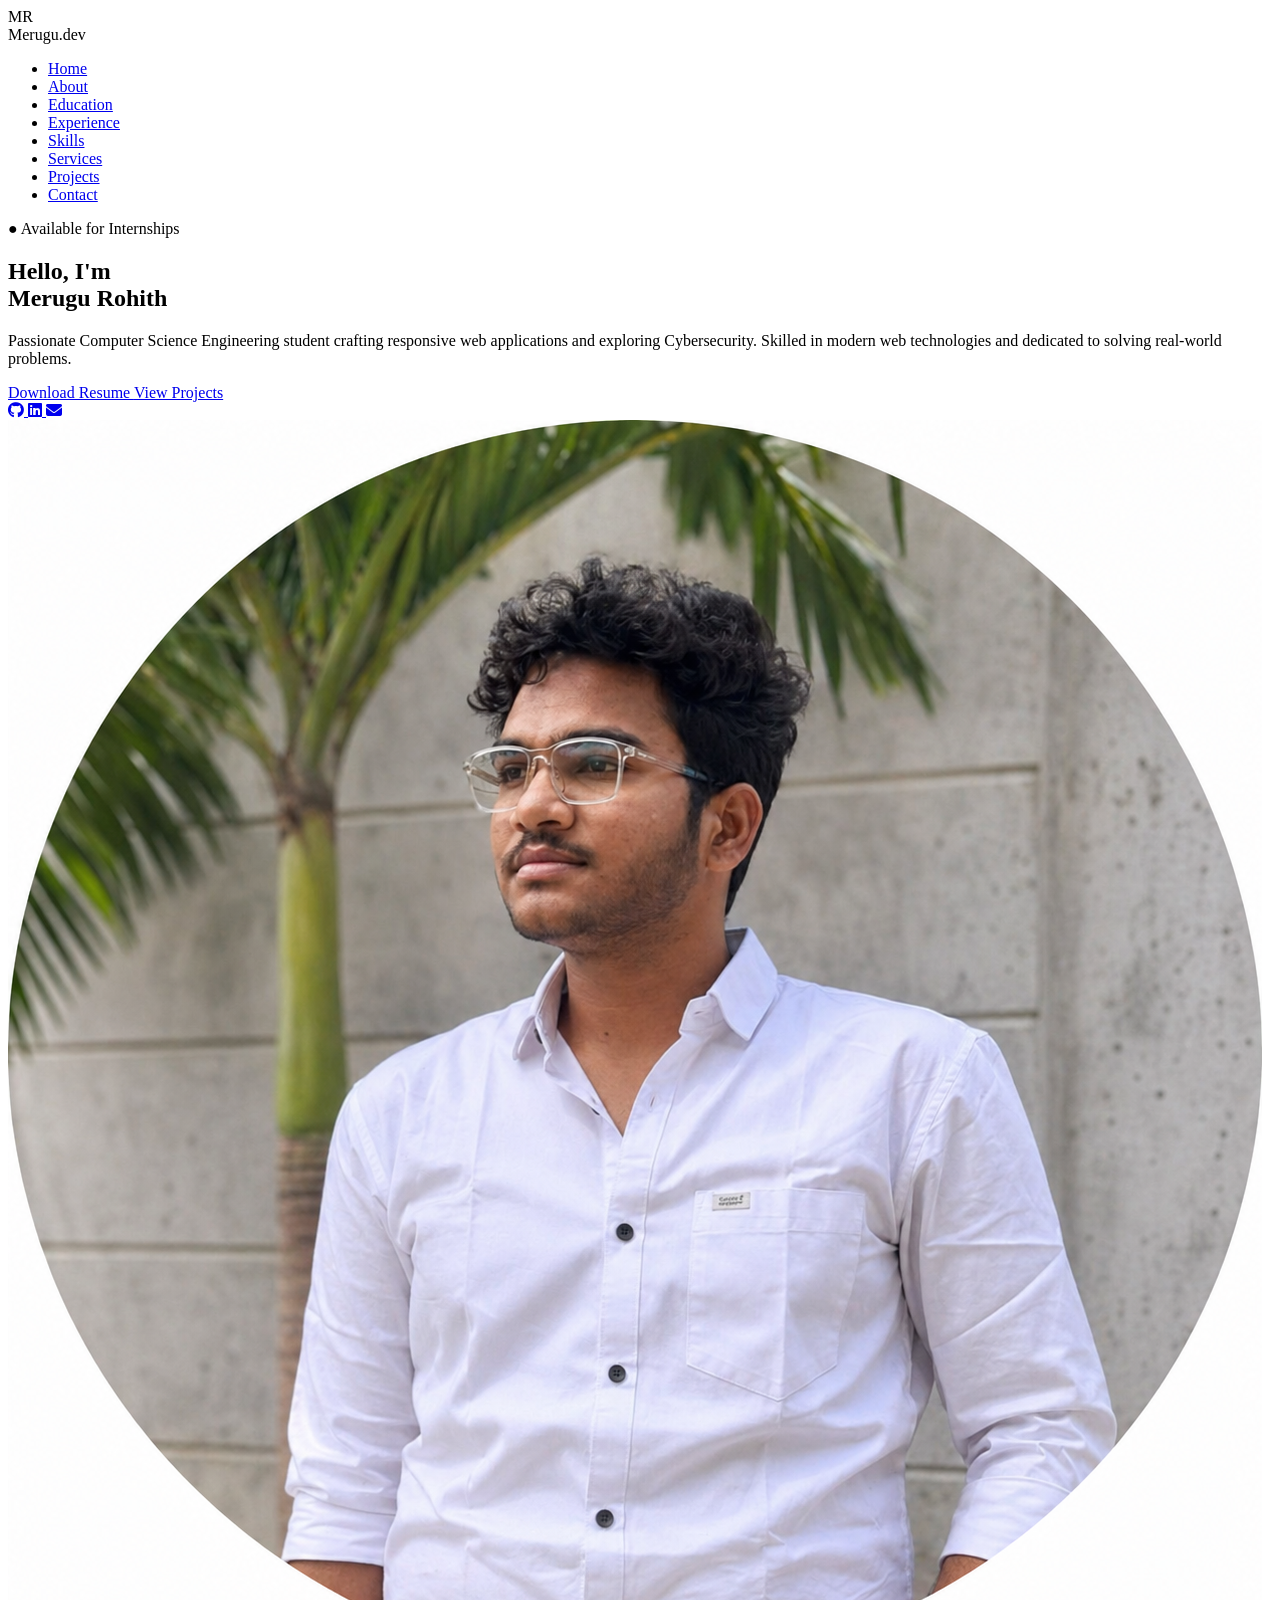
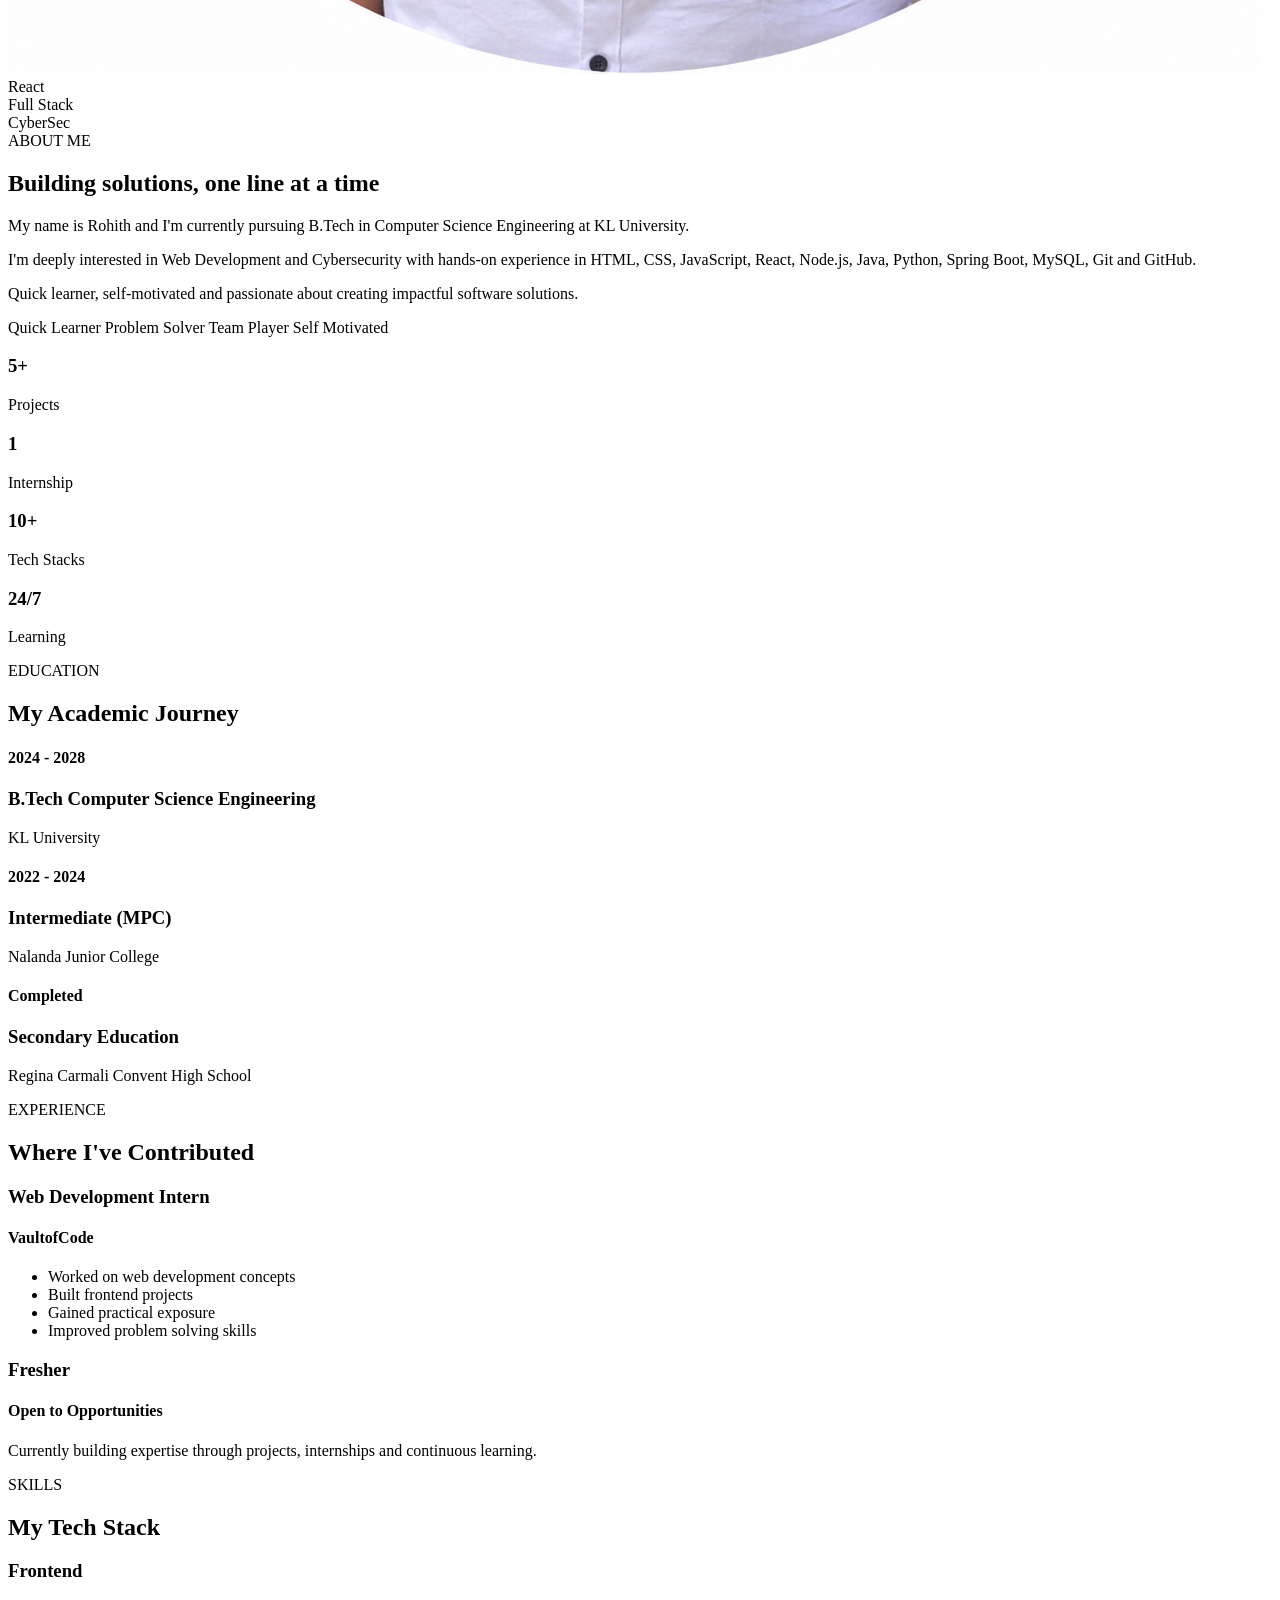
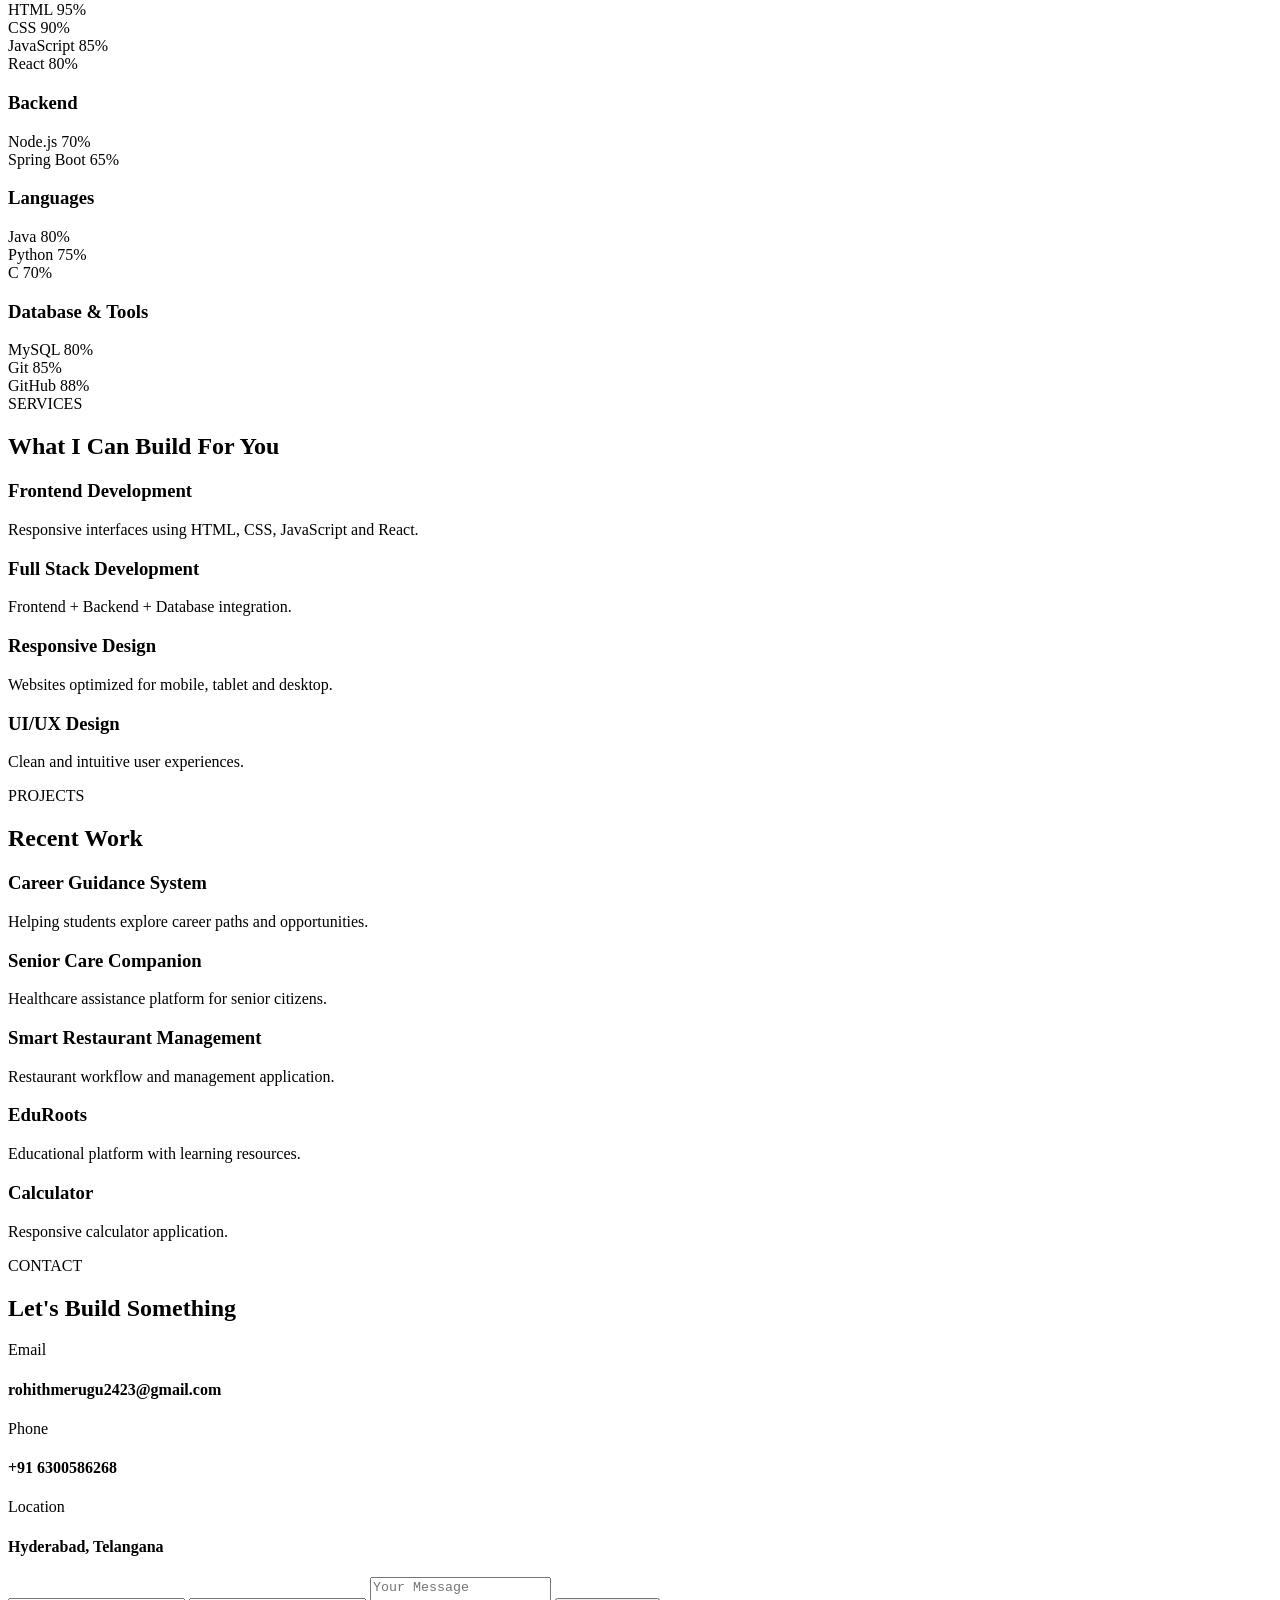
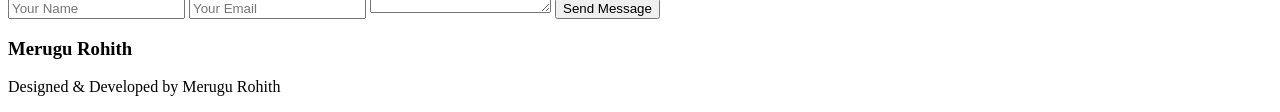
==== index.html @ f47d1edc "Rename HTML.html to index.html" ====
<!DOCTYPE html>
<html lang="en">
<head>
    <meta charset="UTF-8">
    <meta name="viewport" content="width=device-width, initial-scale=1.0">
    <title>Merugu Rohith | Portfolio</title>

    <link rel="stylesheet" href="style.css">

    <link href="https://fonts.googleapis.com/css2?family=Poppins:wght@300;400;500;600;700;800&display=swap" rel="stylesheet">

    <link rel="stylesheet"
        href="https://cdnjs.cloudflare.com/ajax/libs/font-awesome/6.5.1/css/all.min.css">

</head>

<body>

<div id="particles"></div>

<div class="cursor-glow"></div>

<!-- NAVBAR -->

<header>

<nav class="navbar">

<div class="logo">

<div class="logo-box">MR</div>
<span>Merugu<span class="highlight">.dev</span></span>

</div>

<ul class="nav-links">

<li><a href="#home">Home</a></li>
<li><a href="#about">About</a></li>
<li><a href="#education">Education</a></li>
<li><a href="#experience">Experience</a></li>
<li><a href="#skills">Skills</a></li>
<li><a href="#services">Services</a></li>
<li><a href="#projects">Projects</a></li>
<li><a href="#contact">Contact</a></li>

</ul>
</nav>

</header>

<!-- HERO -->

<section id="home" class="hero">

<div class="hero-left">

<div class="status-badge">
● Available for Internships
</div>

<h1>
Hello, I'm <br>
<span>Merugu Rohith</span>
</h1>

<h2 id="typing"></h2>

<p>
Passionate Computer Science Engineering student
crafting responsive web applications and exploring
Cybersecurity. Skilled in modern web technologies
and dedicated to solving real-world problems.
</p>

<div class="hero-buttons">

<a href="#" class="primary-btn">
Download Resume
</a>

<a href="#projects" class="secondary-btn">
View Projects
</a>

</div>

<div class="social-links">

<a href="https://github.com/Rohith3183">
<i class="fab fa-github"></i>
</a>

<a href="https://www.linkedin.com/in/rohith-merugu-2a6817344/">
<i class="fab fa-linkedin"></i>
</a>

<a href="mailto:rohithmerugu2423@gmail.com">
<i class="fas fa-envelope"></i>
</a>

</div>

</div>

<div class="hero-right">

<div class="image-wrapper">

<img src="pic-perfect.png" alt="Rohith">

<div class="floating-tag react">
React
</div>

<div class="floating-tag fullstack">
Full Stack
</div>

<div class="floating-tag cyber">
CyberSec
</div>

</div>

</div>

</section>

<!-- ABOUT -->

<section id="about" class="section">

<div class="section-tag">
ABOUT ME
</div>

<h2 class="section-title">
Building solutions,
<span>one line at a time</span>
</h2>

<div class="about-container">

<div class="about-text">

<p>
My name is Rohith and I'm currently pursuing
B.Tech in Computer Science Engineering at
KL University.
</p>

<p>
I'm deeply interested in Web Development and
Cybersecurity with hands-on experience in HTML,
CSS, JavaScript, React, Node.js, Java,
Python, Spring Boot, MySQL, Git and GitHub.
</p>

<p>
Quick learner, self-motivated and passionate
about creating impactful software solutions.
</p>

<div class="badges">

<span>Quick Learner</span>
<span>Problem Solver</span>
<span>Team Player</span>
<span>Self Motivated</span>

</div>

</div>

<div class="stats">

<div class="stat-card">
<h3>5+</h3>
<p>Projects</p>
</div>

<div class="stat-card">
<h3>1</h3>
<p>Internship</p>
</div>

<div class="stat-card">
<h3>10+</h3>
<p>Tech Stacks</p>
</div>

<div class="stat-card">
<h3>24/7</h3>
<p>Learning</p>
</div>

</div>

</div>

</section>

<!-- EDUCATION -->

<section id="education" class="section">

<div class="section-tag">EDUCATION</div>

<h2 class="section-title">
My Academic
<span>Journey</span>
</h2>

<div class="timeline">

<div class="timeline-item">

<div class="timeline-content">

<h4>2024 - 2028</h4>

<h3>B.Tech Computer Science Engineering</h3>

<p>KL University</p>

</div>

</div>

<div class="timeline-item">

<div class="timeline-content">

<h4>2022 - 2024</h4>

<h3>Intermediate (MPC)</h3>

<p>Nalanda Junior College</p>

</div>

</div>

<div class="timeline-item">

<div class="timeline-content">

<h4>Completed</h4>

<h3>Secondary Education</h3>

<p>Regina Carmali Convent High School</p>

</div>

</div>

</div>

</section>

<!-- EXPERIENCE -->

<section id="experience" class="section">

<div class="section-tag">
EXPERIENCE
</div>

<h2 class="section-title">
Where I've
<span>Contributed</span>
</h2>

<div class="experience-grid">

<div class="experience-card">

<h3>Web Development Intern</h3>

<h4>VaultofCode</h4>

<ul>

<li>Worked on web development concepts</li>
<li>Built frontend projects</li>
<li>Gained practical exposure</li>
<li>Improved problem solving skills</li>

</ul>

</div>

<div class="experience-card">

<h3>Fresher</h3>

<h4>Open to Opportunities</h4>

<p>
Currently building expertise through projects,
internships and continuous learning.
</p>

</div>

</div>

</section>

<!-- SKILLS -->

<section id="skills" class="section">

<div class="section-tag">
SKILLS
</div>

<h2 class="section-title">
My Tech
<span>Stack</span>
</h2>

<div class="skills-grid">

<div class="skill-box">
<h3>Frontend</h3>
<div class="skill">HTML <span>95%</span></div>
<div class="skill">CSS <span>90%</span></div>
<div class="skill">JavaScript <span>85%</span></div>
<div class="skill">React <span>80%</span></div>
</div>

<div class="skill-box">
<h3>Backend</h3>
<div class="skill">Node.js <span>70%</span></div>
<div class="skill">Spring Boot <span>65%</span></div>
</div>

<div class="skill-box">
<h3>Languages</h3>
<div class="skill">Java <span>80%</span></div>
<div class="skill">Python <span>75%</span></div>
<div class="skill">C <span>70%</span></div>
</div>

<div class="skill-box">
<h3>Database & Tools</h3>
<div class="skill">MySQL <span>80%</span></div>
<div class="skill">Git <span>85%</span></div>
<div class="skill">GitHub <span>88%</span></div>
</div>

</div>

</section>

<!-- SERVICES -->

<section id="services" class="section">

<div class="section-tag">SERVICES</div>

<h2 class="section-title">
What I Can
<span>Build For You</span>
</h2>

<div class="services-grid">

<div class="service-card">
<h3>Frontend Development</h3>
<p>Responsive interfaces using HTML, CSS, JavaScript and React.</p>
</div>

<div class="service-card">
<h3>Full Stack Development</h3>
<p>Frontend + Backend + Database integration.</p>
</div>

<div class="service-card">
<h3>Responsive Design</h3>
<p>Websites optimized for mobile, tablet and desktop.</p>
</div>

<div class="service-card">
<h3>UI/UX Design</h3>
<p>Clean and intuitive user experiences.</p>
</div>

</div>

</section>

<!-- PROJECTS -->

<section id="projects" class="section">

<div class="section-tag">PROJECTS</div>

<h2 class="section-title">
Recent
<span>Work</span>
</h2>

<div class="projects-grid">

<div class="project-card">
<h3>Career Guidance System</h3>
<p>Helping students explore career paths and opportunities.</p>
</div>

<div class="project-card">
<h3>Senior Care Companion</h3>
<p>Healthcare assistance platform for senior citizens.</p>
</div>

<div class="project-card">
<h3>Smart Restaurant Management</h3>
<p>Restaurant workflow and management application.</p>
</div>

<div class="project-card">
<h3>EduRoots</h3>
<p>Educational platform with learning resources.</p>
</div>

<div class="project-card">
<h3>Calculator</h3>
<p>Responsive calculator application.</p>
</div>

</div>

</section>

<!-- CONTACT -->

<section id="contact" class="section">

<div class="section-tag">
CONTACT
</div>

<h2 class="section-title">
Let's Build
<span>Something</span>
</h2>

<div class="contact-container">

<div class="contact-info">

<p>Email</p>
<h4>rohithmerugu2423@gmail.com</h4>

<p>Phone</p>
<h4>+91 6300586268</h4>

<p>Location</p>
<h4>Hyderabad, Telangana</h4>

</div>

<form class="contact-form">

<input type="text" placeholder="Your Name">

<input type="email" placeholder="Your Email">

<textarea placeholder="Your Message"></textarea>

<button type="submit">
Send Message
</button>

</form>

</div>

</section>

<!-- FOOTER -->

<footer>

<div class="footer-content">

<h3>Merugu Rohith</h3>

<p>
Designed & Developed by Merugu Rohith
</p>

</div>

</footer>

<script src="script.js"></script>

</body>
</html>
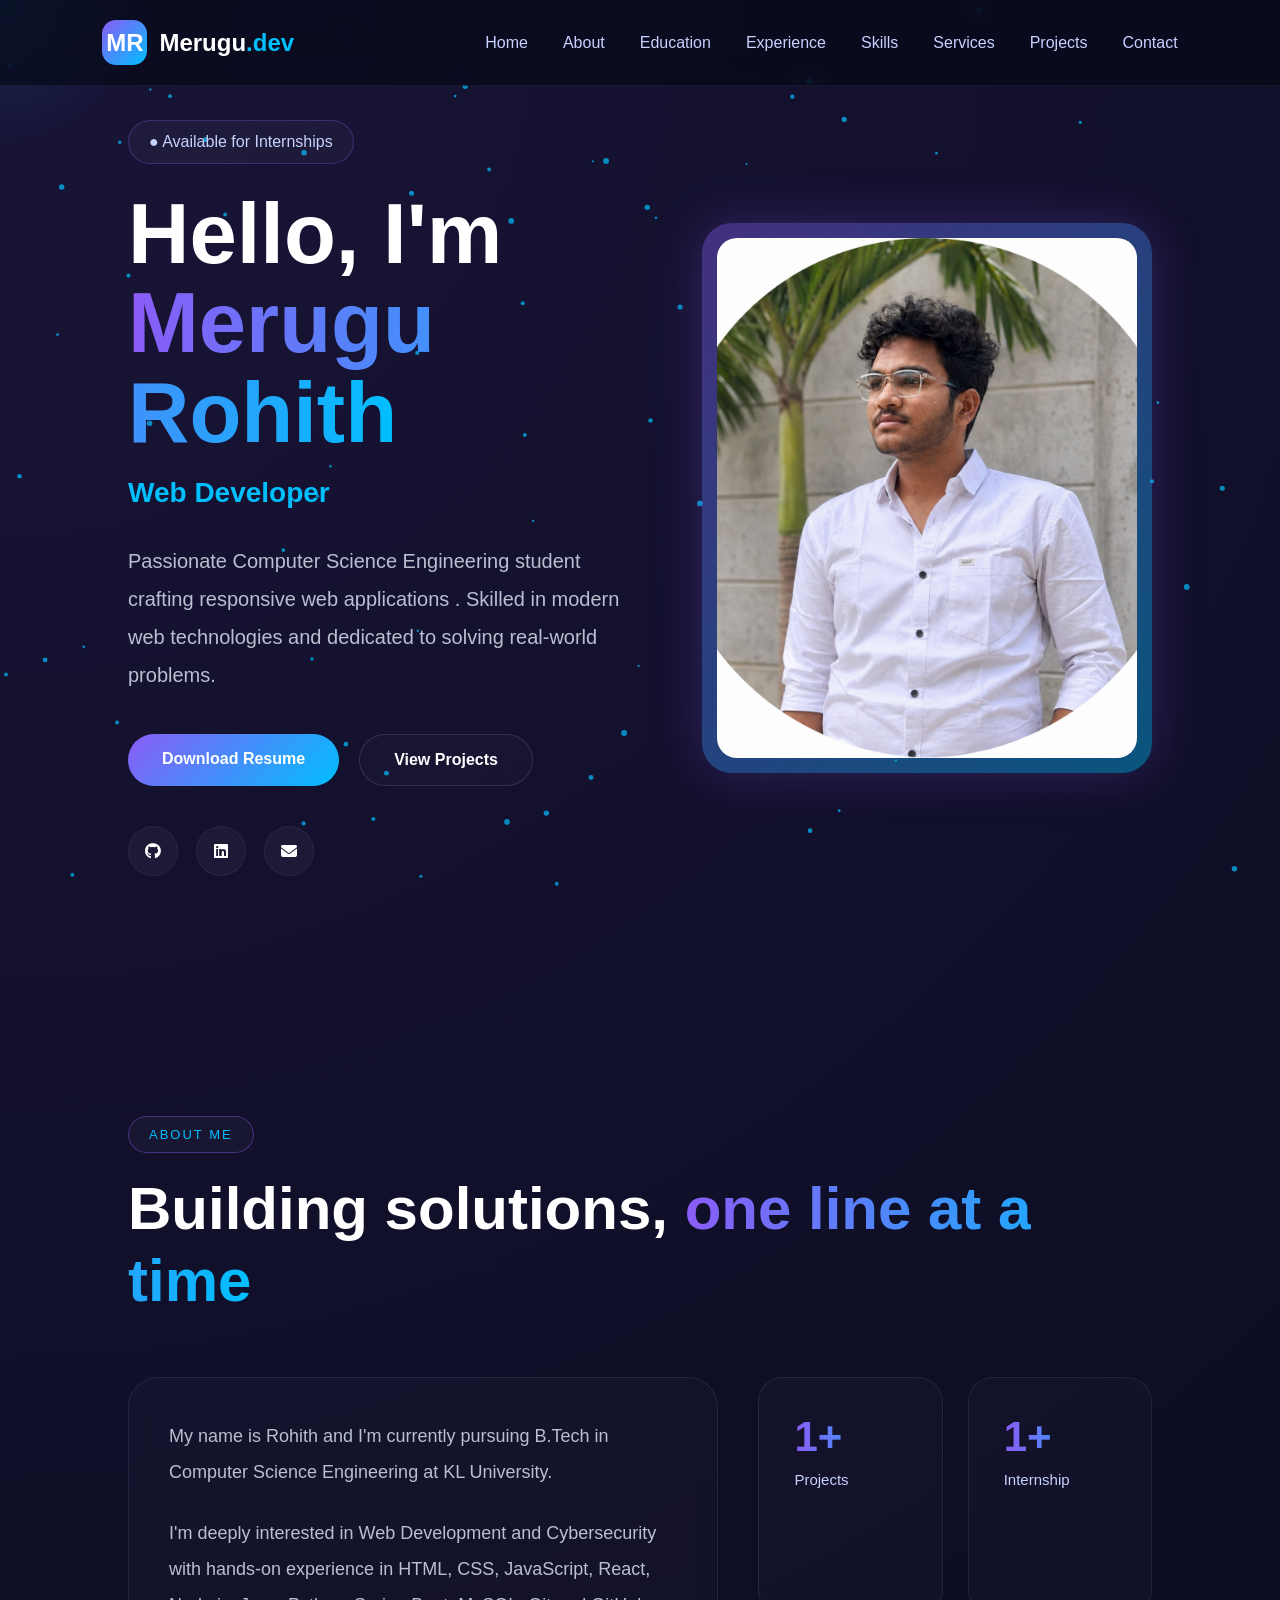
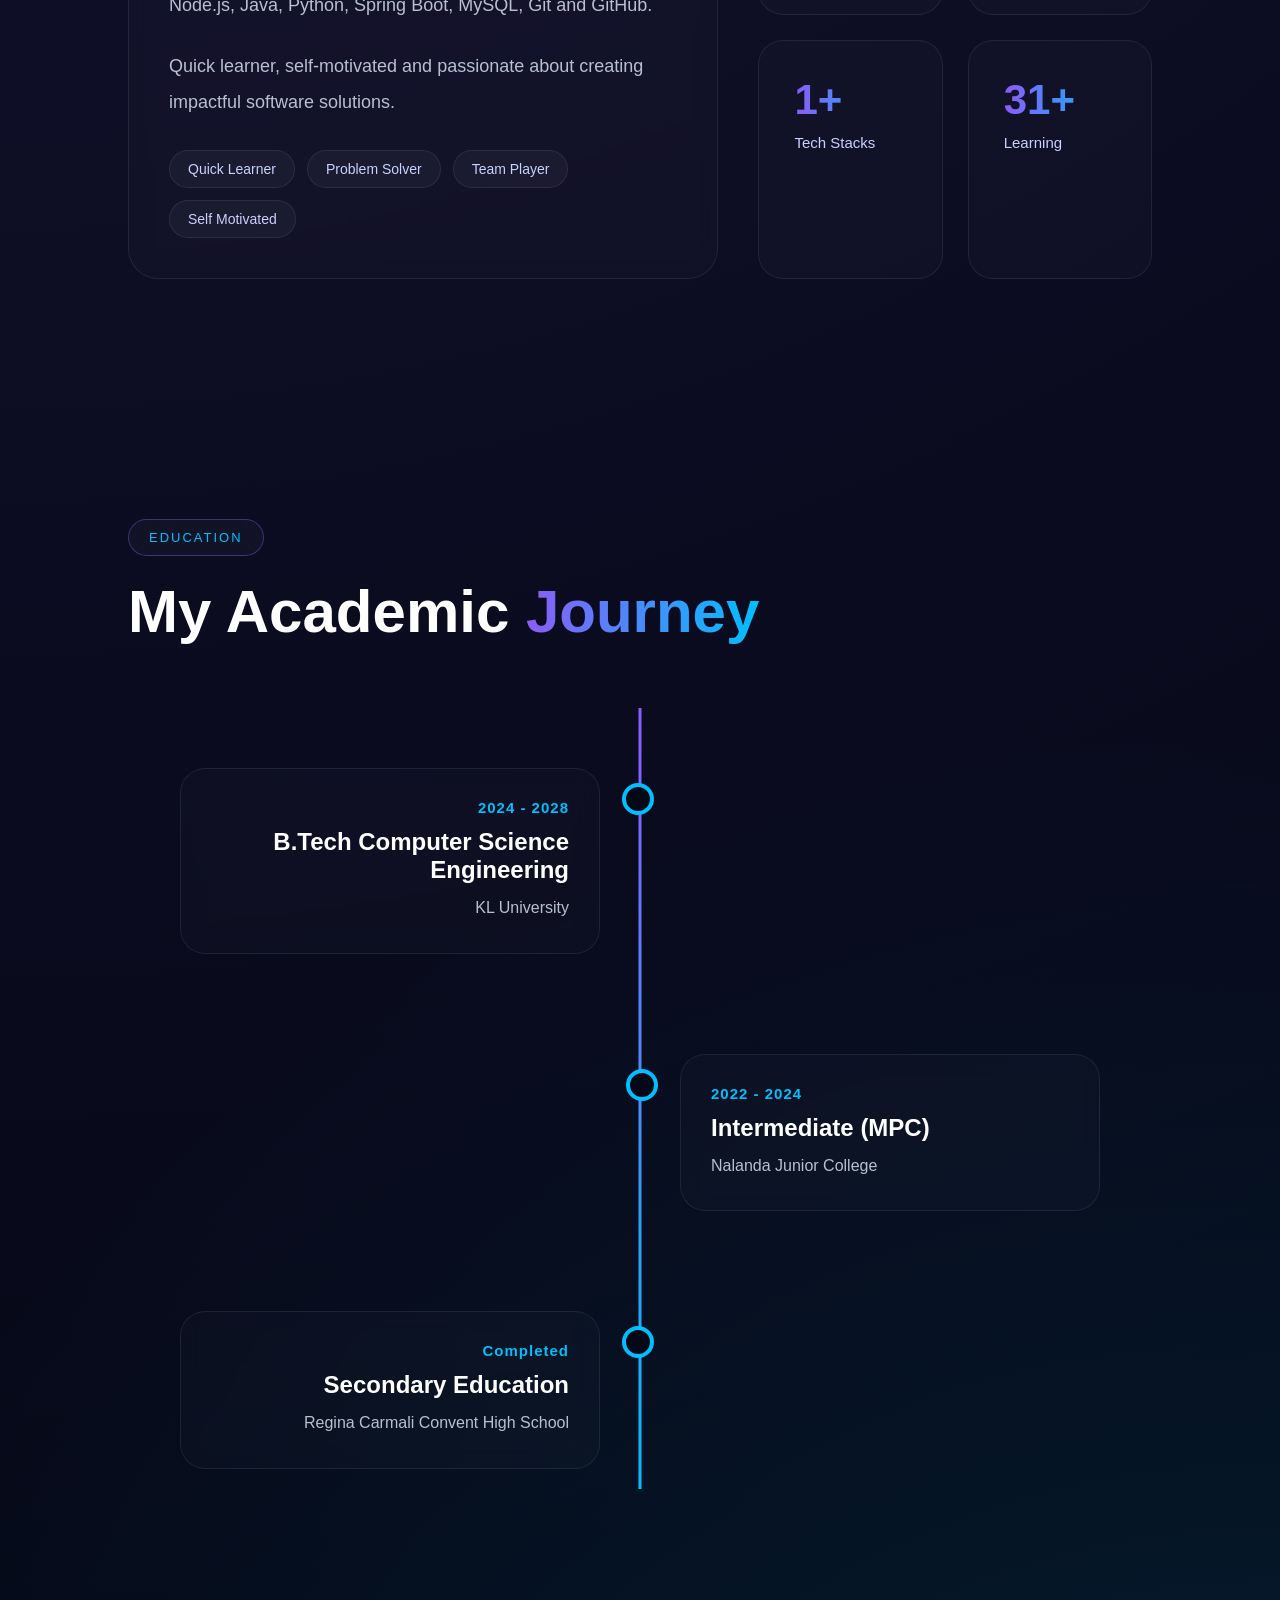
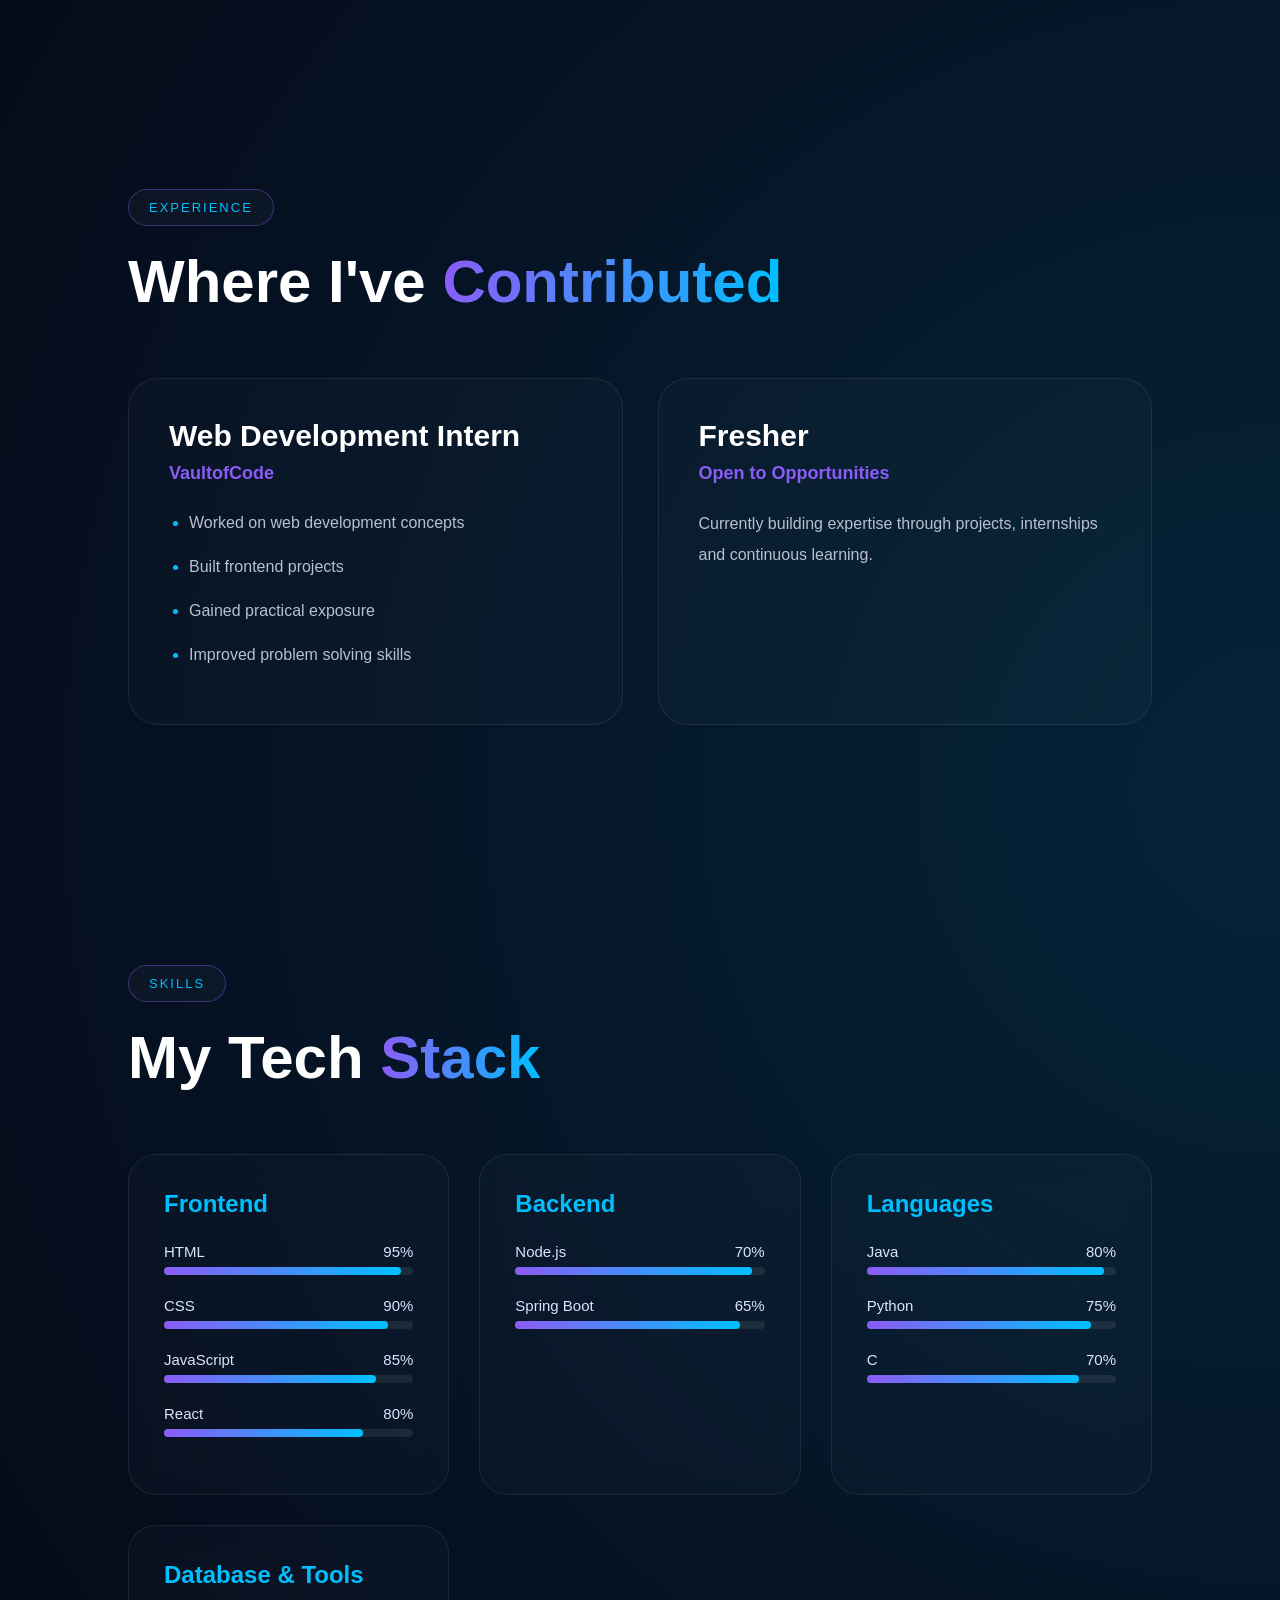
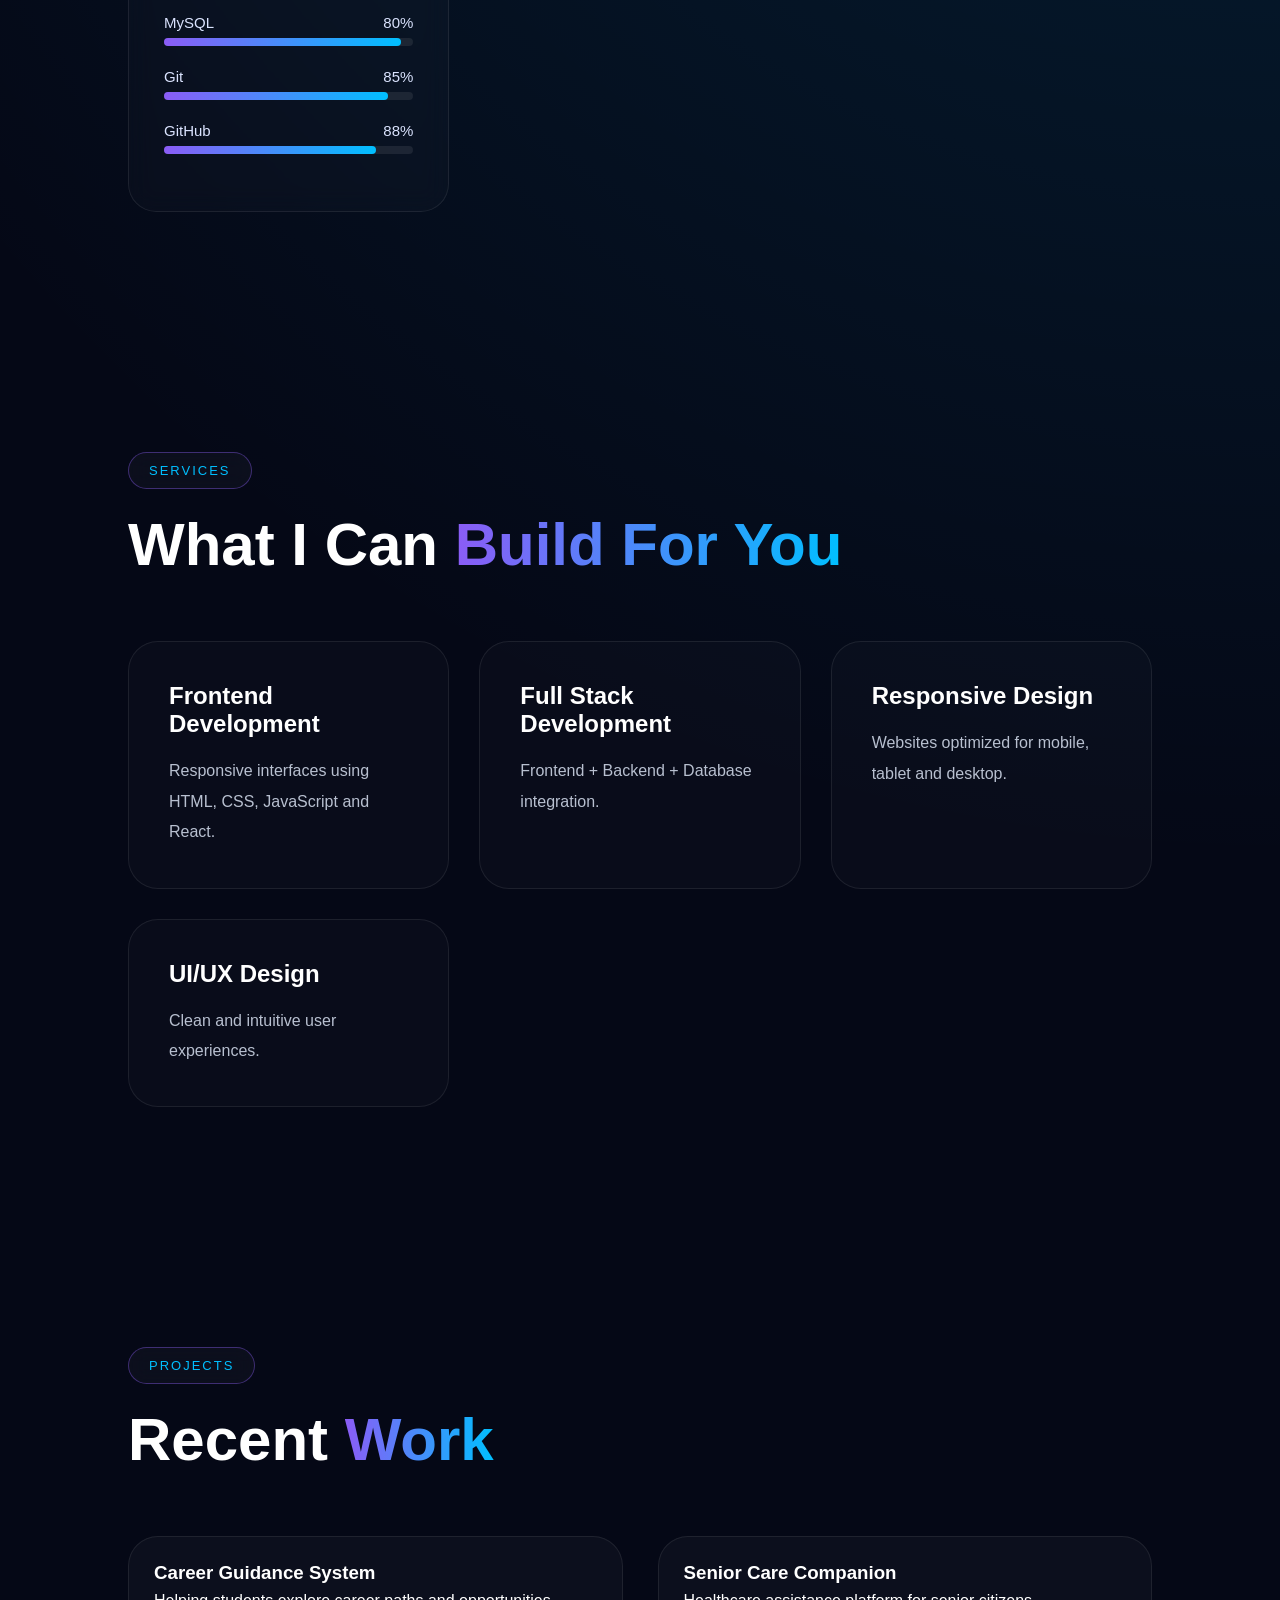
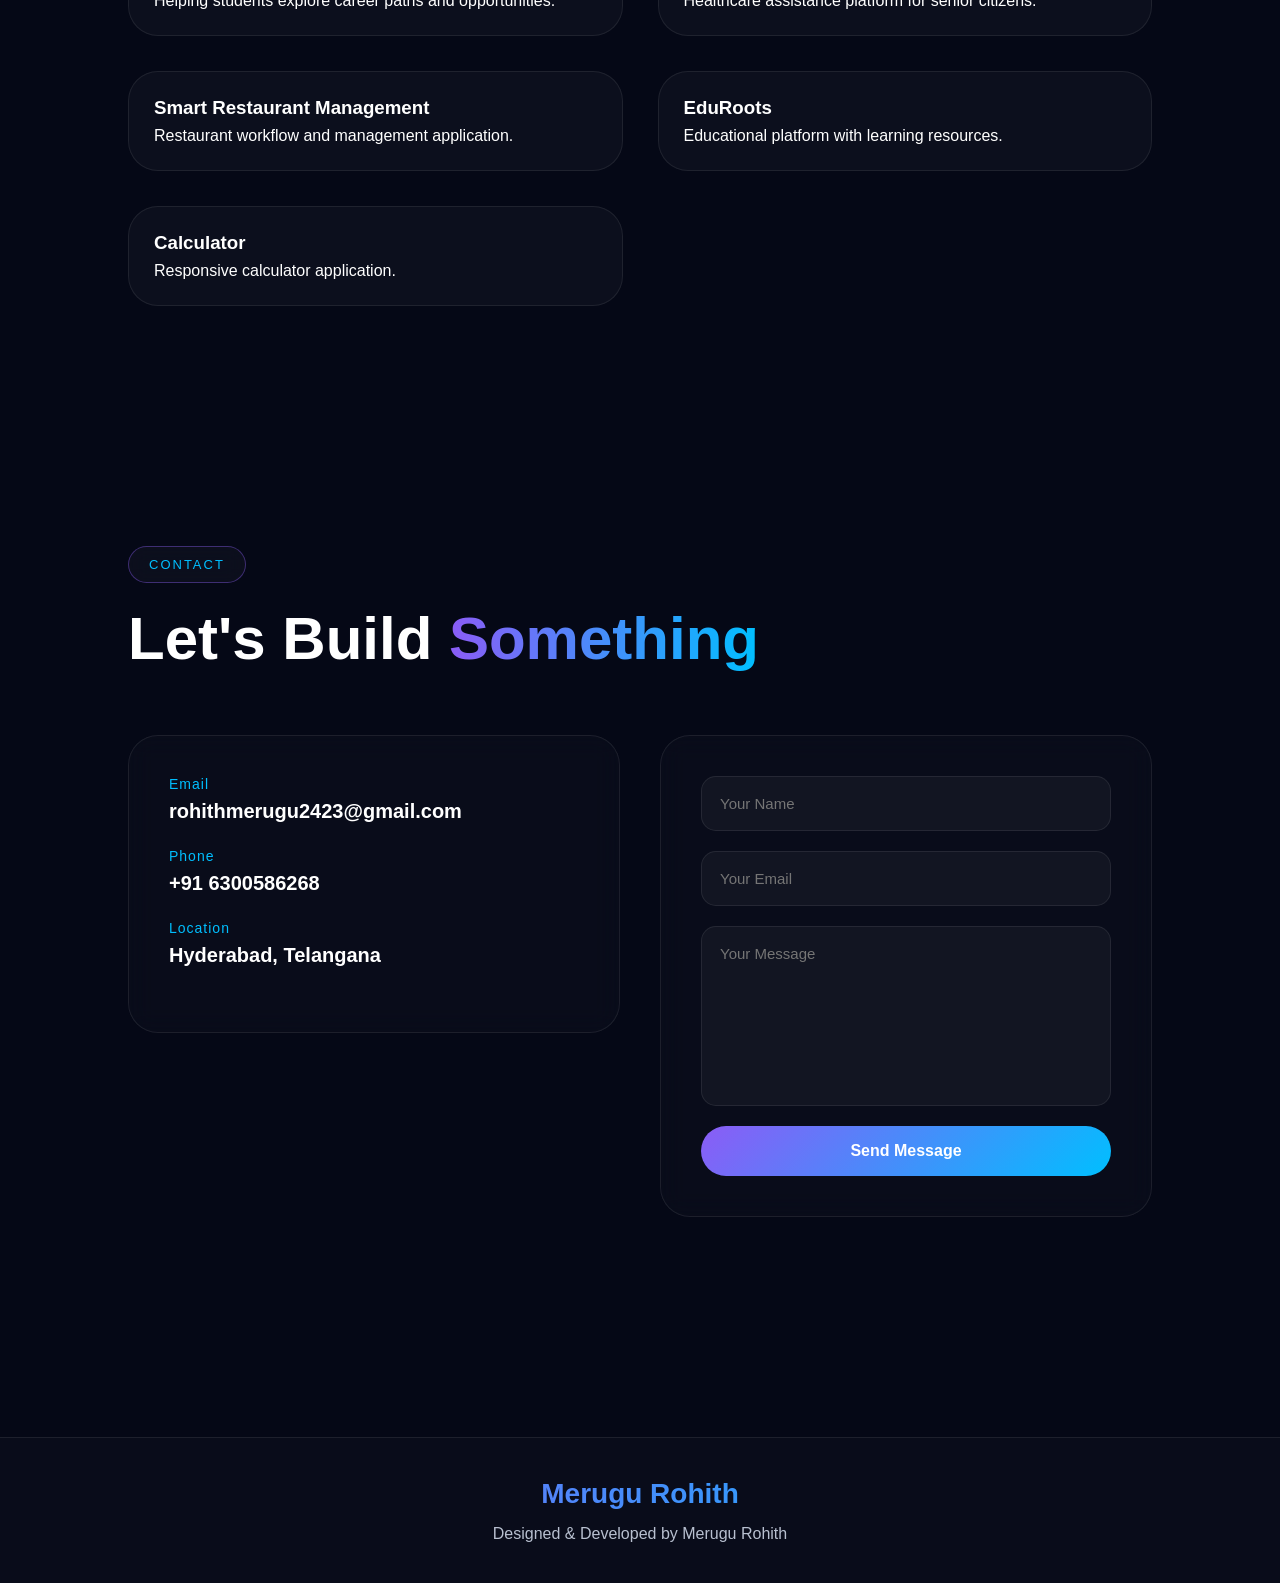
==== commit 34797b13: "Updated portfolio" ====
--- a/index.html
+++ b/index.html
@@ -68,8 +68,7 @@
 
 <p>
 Passionate Computer Science Engineering student
-crafting responsive web applications and exploring
-Cybersecurity. Skilled in modern web technologies
+crafting responsive web applications . Skilled in modern web technologies
 and dedicated to solving real-world problems.
 </p>
 
@@ -109,7 +108,7 @@
 
 <img src="pic-perfect.png" alt="Rohith">
 
-<div class="floating-tag react">
+<!-- <div class="floating-tag react">
 React
 </div>
 
@@ -119,7 +118,7 @@
 
 <div class="floating-tag cyber">
 CyberSec
-</div>
+</div> -->
 
 </div>
 
--- a/style.css
+++ b/style.css
@@ -0,0 +1,2127 @@
+/* =========================
+   GOOGLE FONT
+========================= */
+
+@import url('https://fonts.googleapis.com/css2?family=Poppins:wght@300;400;500;600;700;800&display=swap');
+
+/* =========================
+   ROOT VARIABLES
+========================= */
+
+:root{
+
+--bg:#050816;
+--card:#0a1022;
+--text:#ffffff;
+--gray:#b8c0d0;
+
+--blue:#00bfff;
+--purple:#8b5cf6;
+
+--border:rgba(255,255,255,.08);
+
+}
+
+/* =========================
+   RESET
+========================= */
+
+*{
+margin:0;
+padding:0;
+box-sizing:border-box;
+scroll-behavior:smooth;
+font-family:'Poppins',sans-serif;
+}
+
+body{
+
+background:
+radial-gradient(circle at top left,
+rgba(139,92,246,.15),
+transparent 40%),
+
+radial-gradient(circle at right,
+rgba(0,191,255,.15),
+transparent 40%),
+
+#050816;
+
+color:white;
+overflow-x:hidden;
+position:relative;
+}
+
+/* =========================
+   PARTICLE BACKGROUND
+========================= */
+
+#particles{
+position:fixed;
+top:0;
+left:0;
+width:100%;
+height:100%;
+z-index:-1;
+pointer-events:none;
+}
+
+/* =========================
+   CUSTOM SCROLLBAR
+========================= */
+
+::-webkit-scrollbar{
+width:10px;
+}
+
+::-webkit-scrollbar-track{
+background:#050816;
+}
+
+::-webkit-scrollbar-thumb{
+background:linear-gradient(
+180deg,
+#8b5cf6,
+#00bfff
+);
+
+border-radius:10px;
+}
+
+/* =========================
+   SECTION
+========================= */
+
+.section{
+padding:120px 10%;
+}
+
+.section-tag{
+
+display:inline-block;
+
+padding:10px 20px;
+
+border:1px solid rgba(139,92,246,.4);
+
+border-radius:30px;
+
+font-size:13px;
+letter-spacing:2px;
+
+color:#00bfff;
+
+margin-bottom:20px;
+
+background:rgba(255,255,255,.03);
+
+backdrop-filter:blur(10px);
+
+}
+
+.section-title{
+
+font-size:60px;
+font-weight:700;
+
+line-height:1.2;
+
+margin-bottom:60px;
+
+}
+
+.section-title span{
+
+background:
+linear-gradient(
+90deg,
+#8b5cf6,
+#00bfff
+);
+
+-webkit-background-clip:text;
+-webkit-text-fill-color:transparent;
+
+}
+
+/* =========================
+   NAVBAR
+========================= */
+
+.navbar{
+
+position:fixed;
+
+top:0;
+left:0;
+
+width:100%;
+
+display:flex;
+justify-content:space-between;
+align-items:center;
+
+padding:20px 8%;
+
+z-index:1000;
+
+background:
+rgba(5,8,22,.65);
+
+backdrop-filter:blur(15px);
+
+border-bottom:
+1px solid rgba(255,255,255,.05);
+
+}
+
+.logo{
+
+display:flex;
+align-items:center;
+gap:12px;
+
+font-size:24px;
+font-weight:700;
+
+}
+
+.logo-box{
+
+width:45px;
+height:45px;
+
+border-radius:14px;
+
+display:flex;
+align-items:center;
+justify-content:center;
+
+font-weight:700;
+
+background:
+linear-gradient(
+135deg,
+#8b5cf6,
+#00bfff
+);
+
+}
+
+.highlight{
+color:#00bfff;
+}
+
+.nav-links{
+
+display:flex;
+gap:35px;
+
+list-style:none;
+
+}
+
+.nav-links a{
+
+text-decoration:none;
+
+color:#c7d2fe;
+
+transition:.3s;
+
+}
+
+.nav-links a:hover{
+
+color:#00bfff;
+
+}
+
+
+
+
+
+/* =========================
+   HERO
+========================= */
+
+.hero{
+
+min-height:100vh;
+
+display:flex;
+align-items:center;
+justify-content:space-between;
+
+padding:120px 10%;
+
+gap:80px;
+
+}
+
+.hero-left{
+
+max-width:650px;
+
+}
+
+.status-badge{
+
+display:inline-block;
+
+padding:12px 20px;
+
+border-radius:30px;
+
+border:
+1px solid rgba(139,92,246,.3);
+
+background:
+rgba(255,255,255,.03);
+
+color:#c7d2fe;
+
+margin-bottom:25px;
+
+}
+
+.hero h1{
+
+font-size:85px;
+line-height:1.05;
+margin-bottom:20px;
+
+}
+
+.hero h1 span{
+    background: linear-gradient(
+        90deg,
+        #8b5cf6,
+        #00bfff
+    );
+
+    background-clip: text;
+    -webkit-background-clip: text;
+
+    color: transparent;
+    -webkit-text-fill-color: transparent;
+}
+
+#typing{
+
+font-size:28px;
+font-weight:600;
+
+color:#00bfff;
+
+margin-bottom:25px;
+
+min-height:40px;
+
+}
+
+.hero p{
+
+font-size:20px;
+
+line-height:1.9;
+
+color:#b8c0d0;
+
+margin-bottom:40px;
+
+}
+
+.hero-buttons{
+
+display:flex;
+gap:20px;
+
+margin-bottom:40px;
+
+}
+
+.primary-btn{
+
+padding:16px 34px;
+
+border-radius:40px;
+
+text-decoration:none;
+
+font-weight:600;
+
+background:
+linear-gradient(
+135deg,
+#8b5cf6,
+#00bfff
+);
+
+color:white;
+
+transition:.4s;
+
+}
+
+.primary-btn:hover{
+
+transform:translateY(-5px);
+
+box-shadow:
+0 0 25px rgba(0,191,255,.5);
+
+}
+
+.secondary-btn{
+
+padding:16px 34px;
+
+border-radius:40px;
+
+text-decoration:none;
+
+font-weight:600;
+
+border:
+1px solid rgba(255,255,255,.12);
+
+color:white;
+
+background:
+rgba(255,255,255,.02);
+
+}
+
+.secondary-btn:hover{
+
+border-color:#00bfff;
+
+}
+
+/* =========================
+   SOCIAL ICONS
+========================= */
+
+.social-links{
+
+display:flex;
+gap:18px;
+
+}
+
+.social-links a{
+
+width:50px;
+height:50px;
+
+display:flex;
+align-items:center;
+justify-content:center;
+
+border-radius:50%;
+
+background:
+rgba(255,255,255,.04);
+
+border:
+1px solid rgba(255,255,255,.06);
+
+color:white;
+
+text-decoration:none;
+
+transition:.4s;
+
+}
+
+.social-links a:hover{
+
+transform:translateY(-5px);
+
+color:#00bfff;
+
+box-shadow:
+0 0 15px rgba(0,191,255,.4);
+
+}
+
+/* =========================
+   HERO IMAGE
+========================= */
+
+.hero-right{
+
+flex:1;
+
+display:flex;
+justify-content:center;
+
+}
+
+.image-wrapper{
+
+position:relative;
+
+width:450px;
+height:550px;
+
+border-radius:30px;
+
+padding:15px;
+
+background:
+linear-gradient(
+135deg,
+rgba(139,92,246,.4),
+rgba(0,191,255,.4)
+);
+
+box-shadow:
+0 0 50px rgba(139,92,246,.25);
+
+animation:
+float 5s ease-in-out infinite;
+
+}
+
+.image-wrapper img{
+
+width:100%;
+height:100%;
+
+object-fit:cover;
+
+border-radius:20px;
+
+}
+
+/* =========================
+   FLOATING TAGS
+========================= */
+
+.floating-tag{
+
+position:absolute;
+
+padding:10px 20px;
+
+border-radius:30px;
+
+background:
+rgba(10,16,34,.95);
+
+border:
+1px solid rgba(255,255,255,.08);
+
+backdrop-filter:blur(10px);
+
+font-size:14px;
+
+}
+
+.react{
+
+top:35%;
+left:-50px;
+
+}
+
+.fullstack{
+
+top:20px;
+right:-20px;
+
+}
+
+.cyber{
+
+bottom:80px;
+right:-30px;
+
+}
+
+/* =========================
+   FLOAT ANIMATION
+========================= */
+
+@keyframes float{
+
+0%{
+transform:translateY(0px);
+}
+
+50%{
+transform:translateY(-20px);
+}
+
+100%{
+transform:translateY(0px);
+}
+
+}
+
+
+
+
+/* =========================
+   ABOUT SECTION
+========================= */
+
+.about-container{
+
+display:grid;
+
+grid-template-columns:
+1.5fr 1fr;
+
+gap:40px;
+
+align-items:stretch;
+
+}
+
+.about-text{
+
+background:
+rgba(255,255,255,.02);
+
+border:
+1px solid rgba(255,255,255,.08);
+
+backdrop-filter:blur(10px);
+
+padding:40px;
+
+border-radius:30px;
+
+transition:.4s;
+
+}
+
+.about-text:hover{
+
+transform:translateY(-6px);
+
+border-color:
+rgba(0,191,255,.25);
+
+box-shadow:
+0 0 30px rgba(0,191,255,.08);
+
+}
+
+.about-text p{
+
+font-size:18px;
+
+line-height:2;
+
+color:#b8c0d0;
+
+margin-bottom:25px;
+
+}
+
+.about-text strong{
+
+color:#00bfff;
+
+}
+
+.badges{
+
+display:flex;
+flex-wrap:wrap;
+
+gap:12px;
+
+margin-top:30px;
+
+}
+
+.badges span{
+
+padding:10px 18px;
+
+border-radius:30px;
+
+font-size:14px;
+
+background:
+rgba(255,255,255,.04);
+
+border:
+1px solid rgba(255,255,255,.08);
+
+color:#c7d2fe;
+
+transition:.3s;
+
+}
+
+.badges span:hover{
+
+border-color:#00bfff;
+
+color:#00bfff;
+
+}
+
+/* =========================
+   STATS
+========================= */
+
+.stats{
+
+display:grid;
+
+grid-template-columns:
+repeat(2,1fr);
+
+gap:25px;
+
+}
+
+.stat-card{
+
+background:
+rgba(255,255,255,.02);
+
+border:
+1px solid rgba(255,255,255,.08);
+
+border-radius:25px;
+
+padding:35px;
+
+transition:.4s;
+
+position:relative;
+
+overflow:hidden;
+
+}
+
+.stat-card::before{
+
+content:"";
+
+position:absolute;
+
+top:0;
+left:0;
+
+width:100%;
+height:100%;
+
+background:
+linear-gradient(
+135deg,
+rgba(139,92,246,.12),
+rgba(0,191,255,.05)
+);
+
+opacity:0;
+
+transition:.4s;
+
+}
+
+.stat-card:hover::before{
+opacity:1;
+}
+
+.stat-card:hover{
+
+transform:translateY(-8px);
+
+border-color:
+rgba(0,191,255,.25);
+
+box-shadow:
+0 0 35px rgba(0,191,255,.12);
+
+}
+
+.stat-card h3{
+
+font-size:42px;
+
+margin-bottom:10px;
+
+background:
+linear-gradient(
+90deg,
+#8b5cf6,
+#00bfff
+);
+
+-webkit-background-clip:text;
+-webkit-text-fill-color:transparent;
+
+}
+
+.stat-card p{
+
+color:#c7d2fe;
+
+font-size:15px;
+
+}
+
+/* =========================
+   EDUCATION TIMELINE
+========================= */
+
+.timeline{
+
+position:relative;
+
+max-width:1000px;
+
+margin:auto;
+
+padding-top:40px;
+
+}
+
+.timeline::before{
+
+content:"";
+
+position:absolute;
+
+left:50%;
+
+top:0;
+
+transform:
+translateX(-50%);
+
+width:3px;
+
+height:100%;
+
+background:
+linear-gradient(
+180deg,
+#8b5cf6,
+#00bfff
+);
+
+}
+
+.timeline-item{
+
+position:relative;
+
+width:50%;
+
+padding:20px 40px;
+
+margin-bottom:60px;
+
+}
+
+.timeline-item:nth-child(odd){
+
+left:0;
+
+text-align:right;
+
+}
+
+.timeline-item:nth-child(even){
+
+left:50%;
+
+}
+
+.timeline-item::before{
+
+content:"";
+
+position:absolute;
+
+top:35px;
+
+width:24px;
+height:24px;
+
+border-radius:50%;
+
+background:#050816;
+
+border:4px solid #00bfff;
+
+z-index:5;
+
+}
+
+.timeline-item:nth-child(odd)::before{
+
+right:-14px;
+
+}
+
+.timeline-item:nth-child(even)::before{
+
+left:-14px;
+
+}
+
+.timeline-content{
+
+background:
+rgba(255,255,255,.02);
+
+border:
+1px solid rgba(255,255,255,.08);
+
+padding:30px;
+
+border-radius:25px;
+
+backdrop-filter:blur(10px);
+
+transition:.4s;
+
+}
+
+.timeline-content:hover{
+
+transform:translateY(-8px);
+
+border-color:
+rgba(0,191,255,.25);
+
+box-shadow:
+0 0 30px rgba(0,191,255,.12);
+
+}
+
+.timeline-content h4{
+
+color:#00bfff;
+
+font-size:15px;
+
+margin-bottom:12px;
+
+letter-spacing:1px;
+
+}
+
+.timeline-content h3{
+
+font-size:24px;
+
+margin-bottom:10px;
+
+}
+
+.timeline-content p{
+
+color:#b8c0d0;
+
+line-height:1.8;
+
+}
+
+/* =========================
+   EXPERIENCE
+========================= */
+
+.experience-grid{
+
+display:grid;
+
+grid-template-columns:
+repeat(2,1fr);
+
+gap:35px;
+
+margin-top:50px;
+
+}
+
+.experience-card{
+
+background:
+rgba(255,255,255,.02);
+
+border:
+1px solid rgba(255,255,255,.08);
+
+border-radius:30px;
+
+padding:40px;
+
+transition:.4s;
+
+position:relative;
+
+overflow:hidden;
+
+}
+
+.experience-card::before{
+
+content:"";
+
+position:absolute;
+
+inset:0;
+
+background:
+linear-gradient(
+135deg,
+rgba(139,92,246,.08),
+rgba(0,191,255,.05)
+);
+
+opacity:0;
+
+transition:.4s;
+
+}
+
+.experience-card:hover::before{
+
+opacity:1;
+
+}
+
+.experience-card:hover{
+
+transform:translateY(-8px);
+
+border-color:
+rgba(0,191,255,.25);
+
+box-shadow:
+0 0 35px rgba(0,191,255,.15);
+
+}
+
+.experience-card h3{
+
+font-size:30px;
+
+margin-bottom:10px;
+
+}
+
+.experience-card h4{
+
+font-size:18px;
+
+color:#8b5cf6;
+
+margin-bottom:25px;
+
+}
+
+.experience-card p{
+
+color:#b8c0d0;
+
+line-height:1.9;
+
+}
+
+.experience-card ul{
+
+padding-left:20px;
+
+}
+
+.experience-card ul li{
+
+margin-bottom:15px;
+
+color:#b8c0d0;
+
+line-height:1.8;
+
+}
+
+.experience-card ul li::marker{
+
+color:#00bfff;
+
+}
+
+/* =========================
+   SCROLL REVEAL
+========================= */
+
+.reveal{
+
+opacity:0;
+
+transform:
+translateY(80px);
+
+transition:
+all 1s ease;
+
+}
+
+.reveal.active{
+
+opacity:1;
+
+transform:
+translateY(0);
+
+}
+
+/* =========================
+   SKILLS SECTION
+========================= */
+
+.skills-grid{
+
+display:grid;
+
+grid-template-columns:
+repeat(auto-fit,minmax(320px,1fr));
+
+gap:30px;
+
+}
+
+.skill-box{
+
+background:
+rgba(255,255,255,.02);
+
+border:
+1px solid rgba(255,255,255,.08);
+
+border-radius:28px;
+
+padding:35px;
+
+backdrop-filter:blur(12px);
+
+transition:.4s;
+
+}
+
+.skill-box:hover{
+
+transform:translateY(-10px);
+
+border-color:
+rgba(0,191,255,.25);
+
+box-shadow:
+0 0 30px rgba(0,191,255,.12);
+
+}
+
+.skill-box h3{
+
+font-size:24px;
+
+margin-bottom:25px;
+
+color:#00bfff;
+
+}
+
+.skill{
+
+margin-bottom:22px;
+
+font-size:15px;
+
+display:flex;
+
+justify-content:space-between;
+
+color:#dbe4ff;
+
+position:relative;
+
+padding-bottom:15px;
+
+}
+
+.skill::after{
+
+content:"";
+
+position:absolute;
+
+bottom:0;
+left:0;
+
+width:100%;
+height:8px;
+
+border-radius:10px;
+
+background:
+rgba(255,255,255,.08);
+
+}
+
+.skill::before{
+
+content:"";
+
+position:absolute;
+
+bottom:0;
+left:0;
+
+height:8px;
+
+border-radius:10px;
+
+background:
+linear-gradient(
+90deg,
+#8b5cf6,
+#00bfff
+);
+
+z-index:2;
+
+}
+
+/* percentages */
+
+.skill:nth-child(2)::before{
+width:95%;
+}
+
+.skill:nth-child(3)::before{
+width:90%;
+}
+
+.skill:nth-child(4)::before{
+width:85%;
+}
+
+.skill:nth-child(5)::before{
+width:80%;
+}
+
+/* =========================
+   SERVICES
+========================= */
+
+.services-grid{
+
+display:grid;
+
+grid-template-columns:
+repeat(auto-fit,minmax(280px,1fr));
+
+gap:30px;
+
+}
+
+.service-card{
+
+background:
+rgba(255,255,255,.02);
+
+border:
+1px solid rgba(255,255,255,.08);
+
+border-radius:30px;
+
+padding:40px;
+
+transition:.4s;
+
+position:relative;
+
+overflow:hidden;
+
+}
+
+.service-card::before{
+
+content:"";
+
+position:absolute;
+
+width:200px;
+height:200px;
+
+background:
+radial-gradient(
+circle,
+rgba(0,191,255,.25),
+transparent
+);
+
+top:-100px;
+right:-100px;
+
+opacity:0;
+
+transition:.4s;
+
+}
+
+.service-card:hover::before{
+opacity:1;
+}
+
+.service-card:hover{
+
+transform:
+translateY(-12px);
+
+border-color:
+rgba(0,191,255,.3);
+
+box-shadow:
+0 0 35px rgba(0,191,255,.15);
+
+}
+
+.service-card h3{
+
+font-size:24px;
+
+margin-bottom:18px;
+
+color:white;
+
+}
+
+.service-card p{
+
+line-height:1.9;
+
+color:#b8c0d0;
+
+}
+
+/* =========================
+   PROJECTS
+========================= */
+
+.projects-grid{
+
+display:grid;
+
+grid-template-columns:
+repeat(auto-fit,minmax(350px,1fr));
+
+gap:35px;
+
+}
+
+.project-card{
+    background: rgba(255,255,255,.03);
+    border: 1px solid rgba(255,255,255,.08);
+    border-radius: 30px;
+
+    min-height: 100px;
+
+    padding: 25px;
+
+    overflow: visible; 
+
+    transition: .4s;
+
+    display: flex;
+    flex-direction: column;
+    justify-content: space-between;
+}
+
+.project-card:hover{
+
+transform:
+translateY(-12px);
+
+border-color:
+rgba(0,191,255,.25);
+
+box-shadow:
+0 0 40px rgba(0,191,255,.15);
+
+}
+
+/* image area */
+
+.project-image{
+
+height:230px;
+
+overflow:hidden;
+
+}
+
+.project-image img{
+
+width:100%;
+height:100%;
+
+object-fit:cover;
+
+transition:.5s;
+
+}
+
+.project-card:hover img{
+
+transform:scale(1.08);
+
+}
+
+.project-content{
+
+padding:30px;
+
+}
+
+.project-content h3{
+
+font-size:24px;
+
+margin-bottom:15px;
+
+}
+
+.project-content p{
+
+line-height:1.8;
+
+color:#b8c0d0;
+
+margin-bottom:25px;
+
+}
+
+/* tech badges */
+
+.tech-stack{
+
+display:flex;
+flex-wrap:wrap;
+
+gap:10px;
+
+margin-bottom:25px;
+
+}
+
+.tech-stack span{
+
+padding:8px 14px;
+
+border-radius:30px;
+
+font-size:12px;
+
+background:
+rgba(255,255,255,.05);
+
+border:
+1px solid rgba(255,255,255,.08);
+
+color:#c7d2fe;
+
+}
+
+/* buttons */
+
+.project-links{
+
+display:flex;
+
+gap:15px;
+
+}
+
+.project-links a{
+
+padding:12px 22px;
+
+border-radius:30px;
+
+text-decoration:none;
+
+font-size:14px;
+
+font-weight:600;
+
+transition:.4s;
+
+}
+
+.live-btn{
+
+background:
+linear-gradient(
+135deg,
+#8b5cf6,
+#00bfff
+);
+
+color:white;
+
+}
+
+.github-btn{
+
+border:
+1px solid rgba(255,255,255,.1);
+
+color:white;
+
+background:
+rgba(255,255,255,.03);
+
+}
+
+.project-links a:hover{
+
+transform:translateY(-4px);
+
+}
+
+/* =========================
+   CYBER GLOW EFFECT
+========================= */
+
+.project-card::after{
+
+content:"";
+
+position:absolute;
+
+top:0;
+left:-100%;
+
+width:100%;
+height:100%;
+
+background:
+linear-gradient(
+90deg,
+transparent,
+rgba(255,255,255,.08),
+transparent
+);
+
+transition:.8s;
+
+}
+
+.project-card:hover::after{
+
+left:100%;
+
+}
+
+/* =========================
+   HOVER GLOW
+========================= */
+
+.skill-box:hover,
+.service-card:hover,
+.project-card:hover{
+
+box-shadow:
+0 0 20px rgba(139,92,246,.15),
+0 0 40px rgba(0,191,255,.15);
+
+}
+
+/* =========================
+   CYBERSECURITY SECTION
+========================= */
+
+.cyber-box{
+
+background:
+linear-gradient(
+135deg,
+rgba(139,92,246,.08),
+rgba(0,191,255,.08)
+);
+
+border:
+1px solid rgba(255,255,255,.08);
+
+border-radius:35px;
+
+padding:50px;
+
+text-align:center;
+
+position:relative;
+
+overflow:hidden;
+
+}
+
+.cyber-box h3{
+
+font-size:38px;
+
+margin-bottom:20px;
+
+}
+
+.cyber-box p{
+
+max-width:800px;
+
+margin:auto;
+
+line-height:2;
+
+color:#b8c0d0;
+
+}
+
+.cyber-box::before{
+
+content:"";
+
+position:absolute;
+
+width:500px;
+height:500px;
+
+background:
+radial-gradient(
+circle,
+rgba(0,191,255,.08),
+transparent
+);
+
+top:-250px;
+left:-250px;
+
+}
+
+
+/* =========================
+   CONTACT SECTION
+========================= */
+
+.contact-container{
+
+display:grid;
+
+grid-template-columns:1fr 1fr;
+
+gap:40px;
+
+align-items:start;
+
+}
+
+.contact-info{
+
+background:
+rgba(255,255,255,.02);
+
+border:
+1px solid rgba(255,255,255,.08);
+
+border-radius:30px;
+
+padding:40px;
+
+backdrop-filter:blur(12px);
+
+}
+
+.contact-info p{
+
+color:#00bfff;
+
+font-size:14px;
+
+margin-bottom:8px;
+
+letter-spacing:1px;
+
+}
+
+.contact-info h4{
+
+font-size:20px;
+
+margin-bottom:25px;
+
+color:white;
+
+word-break:break-word;
+
+}
+
+.contact-form{
+
+background:
+rgba(255,255,255,.02);
+
+border:
+1px solid rgba(255,255,255,.08);
+
+border-radius:30px;
+
+padding:40px;
+
+display:flex;
+
+flex-direction:column;
+
+gap:20px;
+
+backdrop-filter:blur(12px);
+
+}
+
+.contact-form input,
+.contact-form textarea{
+
+width:100%;
+
+padding:18px;
+
+border:none;
+
+outline:none;
+
+border-radius:15px;
+
+background:
+rgba(255,255,255,.04);
+
+color:white;
+
+font-size:15px;
+
+border:
+1px solid rgba(255,255,255,.08);
+
+}
+
+.contact-form textarea{
+
+height:180px;
+
+resize:none;
+
+}
+
+.contact-form button{
+
+padding:16px;
+
+border:none;
+
+cursor:pointer;
+
+border-radius:30px;
+
+font-weight:600;
+
+font-size:16px;
+
+color:white;
+
+background:
+linear-gradient(
+135deg,
+#8b5cf6,
+#00bfff
+);
+
+transition:.4s;
+
+}
+
+.contact-form button:hover{
+
+transform:translateY(-5px);
+
+box-shadow:
+0 0 20px rgba(0,191,255,.4);
+
+}
+
+/* =========================
+   FOOTER
+========================= */
+
+footer{
+
+margin-top:100px;
+
+padding:40px 10%;
+
+border-top:
+1px solid rgba(255,255,255,.08);
+
+text-align:center;
+
+background:
+rgba(255,255,255,.02);
+
+}
+
+.footer-content h3{
+
+font-size:28px;
+
+margin-bottom:15px;
+
+background:linear-gradient(
+90deg,
+#8b5cf6,
+#00bfff
+);
+
+-webkit-background-clip:text;
+-webkit-text-fill-color:transparent;
+
+}
+
+.footer-content p{
+
+color:#b8c0d0;
+
+}
+
+/* =========================
+   BACK TO TOP BUTTON
+========================= */
+
+#topBtn{
+
+position:fixed;
+
+bottom:30px;
+right:30px;
+
+width:55px;
+height:55px;
+
+border:none;
+
+border-radius:50%;
+
+cursor:pointer;
+
+display:flex;
+align-items:center;
+justify-content:center;
+
+font-size:20px;
+
+color:white;
+
+background:
+linear-gradient(
+135deg,
+#8b5cf6,
+#00bfff
+);
+
+box-shadow:
+0 0 20px rgba(0,191,255,.3);
+
+opacity:0;
+visibility:hidden;
+
+transition:.4s;
+
+z-index:999;
+
+}
+
+#topBtn.show{
+
+opacity:1;
+visibility:visible;
+
+}
+
+/* =========================
+   CURSOR GLOW
+========================= */
+
+.cursor-glow{
+
+position:fixed;
+
+width:300px;
+height:300px;
+
+background:
+radial-gradient(
+circle,
+rgba(0,191,255,.12),
+transparent 70%
+);
+
+pointer-events:none;
+
+z-index:-1;
+
+transform:
+translate(-50%,-50%);
+
+}
+
+/* =========================
+   FADE UP ANIMATION
+========================= */
+
+@keyframes fadeUp{
+
+from{
+
+opacity:0;
+
+transform:
+translateY(50px);
+
+}
+
+to{
+
+opacity:1;
+
+transform:
+translateY(0);
+
+}
+
+}
+
+.section{
+
+animation:
+fadeUp 1s ease;
+
+}
+
+/* =========================
+   MOBILE MENU ICON
+========================= */
+
+.menu-toggle{
+
+display:none;
+
+font-size:28px;
+
+cursor:pointer;
+
+color:white;
+
+}
+
+/* =========================
+   RESPONSIVE
+========================= */
+
+@media(max-width:1200px){
+
+.hero{
+
+flex-direction:column-reverse;
+
+text-align:center;
+
+padding-top:160px;
+
+}
+
+.hero-buttons{
+
+justify-content:center;
+
+}
+
+.social-links{
+
+justify-content:center;
+
+}
+
+.hero h1{
+
+font-size:70px;
+
+}
+
+.image-wrapper{
+
+width:380px;
+height:500px;
+
+}
+
+.about-container{
+
+grid-template-columns:1fr;
+
+}
+
+.contact-container{
+
+grid-template-columns:1fr;
+
+}
+
+}
+
+@media(max-width:992px){
+
+.nav-links{
+
+display:none;
+
+}
+
+.menu-toggle{
+
+display:block;
+
+}
+
+.timeline::before{
+
+left:20px;
+
+}
+
+.timeline-item{
+
+width:100%;
+
+left:0 !important;
+
+padding-left:70px;
+
+padding-right:10px;
+
+text-align:left !important;
+
+}
+
+.timeline-item::before{
+
+left:8px !important;
+
+right:auto !important;
+
+}
+
+.experience-grid{
+
+grid-template-columns:1fr;
+
+}
+
+.skills-grid{
+
+grid-template-columns:1fr;
+
+}
+
+.services-grid{
+
+grid-template-columns:1fr;
+
+}
+
+.projects-grid{
+
+grid-template-columns:1fr;
+
+}
+
+}
+
+@media(max-width:768px){
+
+.section{
+
+padding:90px 6%;
+
+}
+
+.hero h1{
+
+font-size:52px;
+
+}
+
+.section-title{
+
+font-size:40px;
+
+}
+
+.hero p{
+
+font-size:17px;
+
+}
+
+.image-wrapper{
+
+width:300px;
+height:400px;
+
+}
+
+.stats{
+
+grid-template-columns:1fr;
+
+}
+
+}
+
+@media(max-width:500px){
+
+.hero h1{
+
+font-size:42px;
+
+}
+
+.section-title{
+
+font-size:32px;
+
+}
+
+.primary-btn,
+.secondary-btn{
+
+padding:14px 22px;
+
+font-size:14px;
+
+}
+
+.image-wrapper{
+
+width:260px;
+height:340px;
+
+}
+
+}
